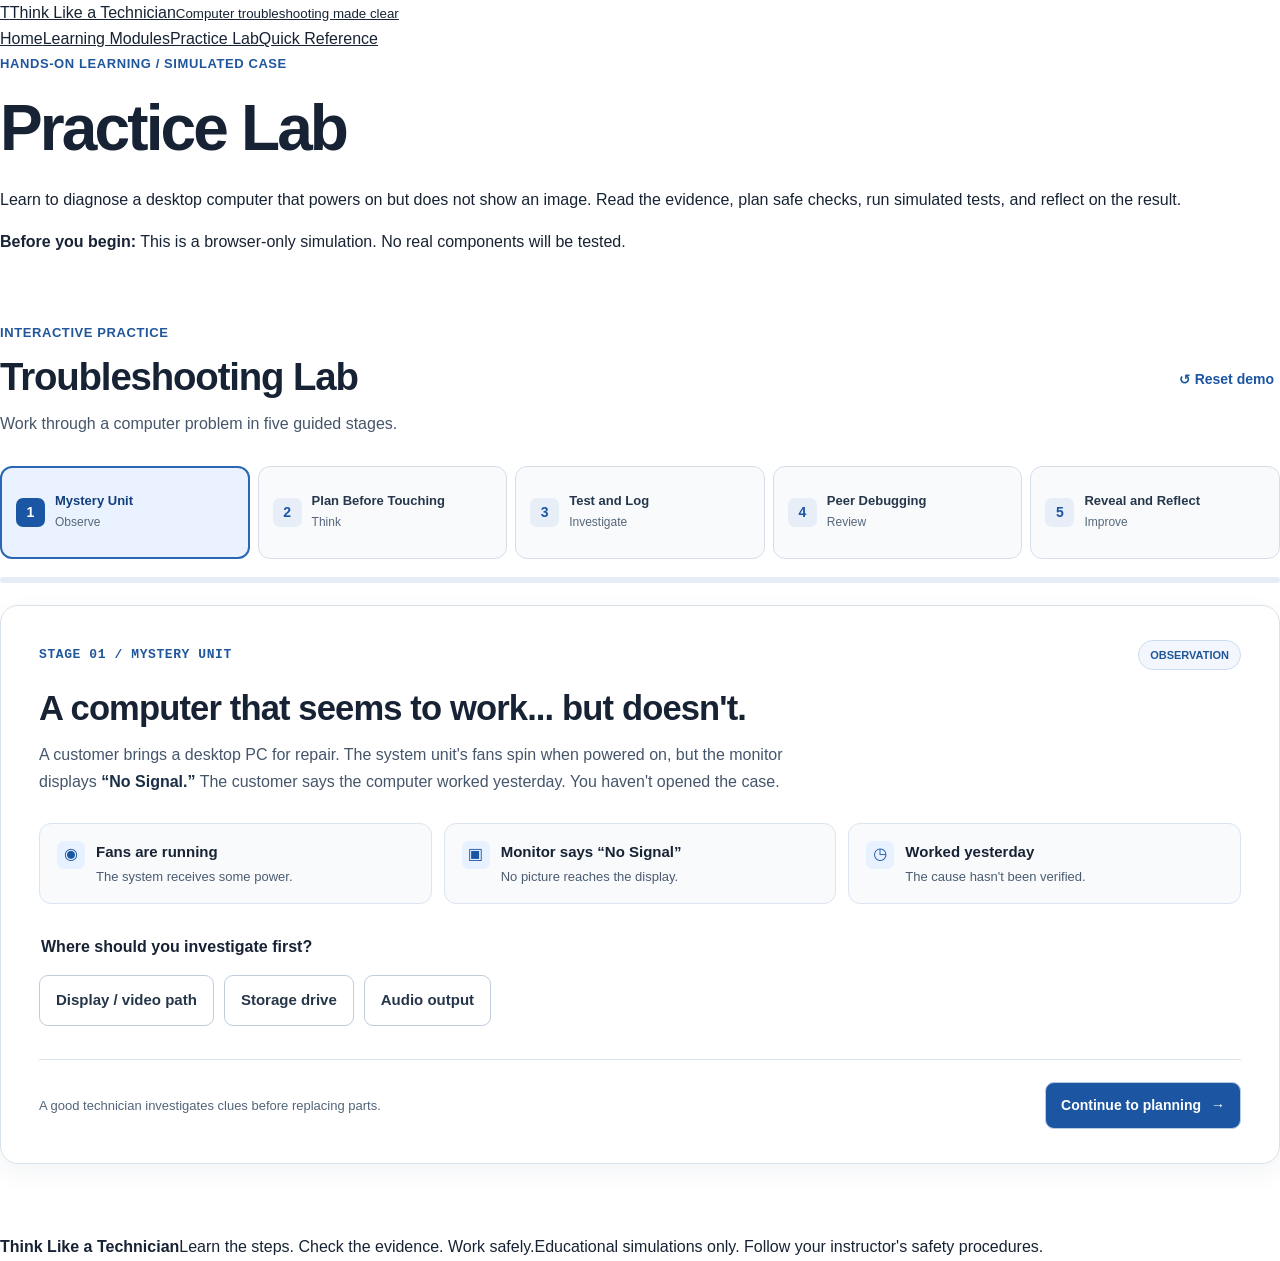
==== lab.html @ 87180e91 "Build learning library: lab.html" ====
<!doctype html>
<html lang="en"><head><meta charset="utf-8"><meta name="viewport" content="width=device-width,initial-scale=1">
<meta name="theme-color" content="#ffffff"><meta name="description" content="Learn computer troubleshooting with clear lessons, checklists, examples, and an interactive practice lab.">
<title>Practice Lab | Think Like a Technician</title><link rel="stylesheet" href="styles.css"><script src="script.js" defer></script></head><body>
<a class="skip-link" href="#main">Skip to main content</a>
<header class="site-header"><div class="header-inner"><a href="index.html" class="logo"><span class="logo-icon">T</span><span>Think Like a Technician<small>Computer troubleshooting made clear</small></span></a>
<nav class="header-nav" aria-label="Main navigation"><a href="index.html" >Home</a><a href="learn.html" >Learning Modules</a><a href="lab.html" aria-current="page">Practice Lab</a><a href="reference.html" >Quick Reference</a></nav></div></header>
<main id="main" class="main-wrap"><div class="page-heading"><div class="eyebrow">HANDS-ON LEARNING / SIMULATED CASE</div><h1>Practice Lab</h1><p>Learn to diagnose a desktop computer that powers on but does not show an image. Read the evidence, plan safe checks, run simulated tests, and reflect on the result.</p><div class="inline-notice"><strong>Before you begin:</strong> This is a browser-only simulation. No real components will be tested.</div></div><section aria-labelledby="workspace-heading" class="workspace" id="work-area">
<div class="workspace-heading"><div><div class="eyebrow eyebrow-small">INTERACTIVE PRACTICE</div><h2 id="workspace-heading">Troubleshooting Lab</h2><p>Work through a computer problem in five guided stages.</p></div><button class="text-button" id="reset-top" type="button">↺ Reset demo</button></div>
<nav aria-label="Activity stages" class="steps">
<button aria-current="step" class="step active" data-step="0" type="button"><span class="step-index">1</span><span class="step-text"><strong>Mystery Unit</strong><small>Observe</small></span></button>
<button class="step" data-step="1" type="button"><span class="step-index">2</span><span class="step-text"><strong>Plan Before Touching</strong><small>Think</small></span></button>
<button class="step" data-step="2" type="button"><span class="step-index">3</span><span class="step-text"><strong>Test and Log</strong><small>Investigate</small></span></button>
<button class="step" data-step="3" type="button"><span class="step-index">4</span><span class="step-text"><strong>Peer Debugging</strong><small>Review</small></span></button>
<button class="step" data-step="4" type="button"><span class="step-index">5</span><span class="step-text"><strong>Reveal and Reflect</strong><small>Improve</small></span></button>
</nav>
<div aria-label="Demonstration completion" aria-valuemax="100" aria-valuemin="0" aria-valuenow="0" class="progress-rail" role="progressbar"><div id="progress-fill"></div></div>
<div class="panel" data-panel="0" id="panel-0">
<div class="panel-head"><span class="stage-label">STAGE 01 / MYSTERY UNIT</span><span class="ct-tag">OBSERVATION</span></div>
<h3>A computer that seems to work... but doesn't.</h3>
<p class="panel-lead">A customer brings a desktop PC for repair. The system unit's fans spin when powered on, but the monitor displays <strong>“No Signal.”</strong> The customer says the computer worked yesterday. You haven't opened the case.</p>
<div class="evidence-grid"><div class="evidence"><span aria-hidden="true" class="evidence-icon">◉</span><div><strong>Fans are running</strong><small>The system receives some power.</small></div></div><div class="evidence"><span aria-hidden="true" class="evidence-icon">▣</span><div><strong>Monitor says “No Signal”</strong><small>No picture reaches the display.</small></div></div><div class="evidence"><span aria-hidden="true" class="evidence-icon">◷</span><div><strong>Worked yesterday</strong><small>The cause hasn't been verified.</small></div></div></div>
<fieldset class="form-field"><legend>Where should you investigate first?</legend><div class="option-row"><label class="option"><input name="first-focus" type="radio" value="Display / video path"/><span>Display / video path</span></label><label class="option"><input name="first-focus" type="radio" value="Storage drive"/><span>Storage drive</span></label><label class="option"><input name="first-focus" type="radio" value="Audio output"/><span>Audio output</span></label></div></fieldset>
<div aria-live="polite" class="feedback" id="mystery-feedback"></div>
<div class="panel-footer"><span class="footer-help">A good technician investigates clues before replacing parts.</span><button class="btn btn-primary" id="finish-0" type="button">Continue to planning <span aria-hidden="true">→</span></button></div>
</div>
<div class="panel" data-panel="1" hidden="" id="panel-1">
<div class="panel-head"><span class="stage-label">STAGE 02 / PLAN BEFORE TOUCHING</span><span class="ct-tag">4 CT SKILLS</span></div>
<h3>Build your diagnostic plan.</h3><p class="panel-lead">Break the fault down, connect the symptoms, remove distracting information, and plan safe tests in order.</p>
<div class="ct-card"><div class="ct-icon">01</div><div class="ct-content"><h4>Decomposition <span>Break into parts</span></h4><label for="subsystem">Which subsystem is the best starting point?</label><select id="subsystem"><option value="">Select a subsystem...</option><option value="Display / video path">Display / video path</option><option value="Storage">Storage</option><option value="Audio">Audio</option><option value="Cooling">Cooling</option></select></div></div>
<div class="ct-card"><div class="ct-icon">02</div><div class="ct-content"><h4>Pattern recognition <span>Connect clues</span></h4><label for="pattern">Which possible cause best fits “fans spin + no signal”?</label><select id="pattern"><option value="">Select a hypothesis...</option><option value="Loose or disconnected video cable">Loose or disconnected video cable</option><option value="Insufficient disk storage">Insufficient disk storage</option><option value="Muted speakers">Muted speakers</option></select></div></div>
<div class="ct-card"><div class="ct-icon">03</div><div class="ct-content"><h4>Abstraction <span>Keep essential facts</span></h4><label for="fault-statement">Summarize the problem in one sentence.</label><textarea id="fault-statement" maxlength="280" placeholder="Example: The PC powers on, but the monitor receives no video signal..." rows="2"></textarea></div></div>
<div class="ct-card"><div class="ct-icon">04</div><div class="ct-content"><h4>Algorithm design <span>Choose an order</span></h4><p class="inline-help">Add safe diagnostic steps in the order you would perform them. Click a step to remove it.</p><div class="test-options" id="algorithm-options"><button class="choice" data-plan="Check monitor power and message" type="button">+ Check monitor power</button><button class="choice" data-plan="Confirm selected monitor input" type="button">+ Verify input</button><button class="choice" data-plan="With devices off, inspect external video cable" type="button">+ Inspect cable safely</button><button class="choice" data-plan="With devices off, reseat cable; retest" type="button">+ Reseat cable and retest</button></div><ol class="algorithm-list" id="algorithm-list"><li class="empty-row">Your ordered plan will appear here.</li></ol></div></div>
<div class="safety-block"><div class="safety-head"><span aria-hidden="true" class="safety-symbol">!</span><div><strong>Safety gate</strong><small>Required before any simulated test</small></div></div><label class="check-line"><input id="safety-power" type="checkbox"/><span>Before touching a connection, I will switch off and disconnect power as appropriate.</span></label><label class="check-line"><input id="safety-teacher" type="checkbox"/><span>I will perform physical hardware checks only with the teacher's approval and supervision.</span></label></div>
<div aria-live="polite" class="feedback" id="plan-feedback"></div><div class="panel-footer"><button class="btn btn-muted" data-back="0" type="button">← Back</button><button class="btn btn-primary" id="finish-1" type="button">Start simulated tests →</button></div>
</div>
<div class="panel" data-panel="2" hidden="" id="panel-2">
<div class="panel-head"><span class="stage-label">STAGE 03 / TEST AND LOG</span><span class="ct-tag">TEST ONE CLUE AT A TIME</span></div>
<h3>Choose a safe diagnostic test.</h3><p class="panel-lead">These are simulated results—not instructions to open or alter a real computer. Make one choice at a time and examine its evidence.</p>
<div class="test-grid"><button class="test-tile" data-test="power" type="button"><span class="tile-number">TEST 01</span><strong>Check monitor power</strong><small>Read the screen's status message</small><span class="tile-arrow">↗</span></button><button class="test-tile" data-test="input" type="button"><span class="tile-number">TEST 02</span><strong>Check monitor input</strong><small>Verify that the expected input is selected</small><span class="tile-arrow">↗</span></button><button class="test-tile" data-test="cable" type="button"><span class="tile-number">TEST 03</span><strong>Inspect external HDMI cable</strong><small>With both devices switched off</small><span class="tile-arrow">↗</span></button><button class="test-tile" data-test="retest" type="button"><span class="tile-number">TEST 04</span><strong>Reseat cable and retest</strong><small>Power off first; then observe result</small><span class="tile-arrow">↗</span></button></div>
<div aria-live="polite" class="result-box" id="test-result"><span class="result-overline">SIMULATED FINDING</span><p>Select a test above to reveal its observation.</p></div>
<div class="log-heading"><h4>Troubleshooting log</h4><span id="test-count">0 tests logged</span></div><div class="log-list" id="log-list"><div class="empty-state">Your test results will appear here as you investigate.</div></div>
<div aria-live="polite" class="feedback" id="test-feedback"></div><div class="panel-footer"><button class="btn btn-muted" data-back="1" type="button">← Back</button><button class="btn btn-primary" id="finish-2" type="button">Review a peer log →</button></div>
</div>
<div class="panel" data-panel="3" hidden="" id="panel-3">
<div class="panel-head"><span class="stage-label">STAGE 04 / PEER DEBUGGING</span><span class="ct-tag">COLLABORATIVE REASONING</span></div>
<h3>Spot the mistakes in this sample log.</h3><p class="panel-lead">In this practice activity, we use a fictional peer log—no actual student information is shown.</p>
<blockquote class="peer-quote">“The monitor showed No Signal, so I changed the RAM and HDMI cable at the same time. The screen came back, so I know the RAM was broken. I didn't write down my tests.” <span>— Fictional practice log</span></blockquote>
<fieldset class="form-field"><legend>Which reasoning problems do you notice? <span class="small-light">(Choose all that apply)</span></legend><div class="peer-choices"><label class="check-line"><input name="peer-issue" type="checkbox" value="changed-two"/>Two parts were changed at once, so the actual cause is unclear.</label><label class="check-line"><input name="peer-issue" type="checkbox" value="unsupported"/>The conclusion about RAM isn't supported by the test.</label><label class="check-line"><input name="peer-issue" type="checkbox" value="no-log"/>The tests and observations were not documented.</label><label class="check-line"><input name="peer-issue" type="checkbox" value="speed"/>The technician should have replaced even more parts immediately.</label></div></fieldset>
<button class="btn btn-outline" id="check-peer" type="button">Check my feedback</button><div aria-live="polite" class="feedback" id="peer-feedback"></div><div class="panel-footer"><button class="btn btn-muted" data-back="2" type="button">← Back</button><button class="btn btn-primary" disabled="" id="finish-3" type="button">Reveal the fault →</button></div>
</div>
<div class="panel" data-panel="4" hidden="" id="panel-4">
<div class="panel-head"><span class="stage-label">STAGE 05 / REVEAL AND REFLECT</span><span class="ct-tag">REVISE YOUR THINKING</span></div>
<div class="reveal-top"><span aria-hidden="true" class="reveal-icon">✓</span><div><span class="reveal-kicker">SIMULATED CASE RESOLVED</span><h3>The HDMI cable was loose.</h3><p>In this demonstration scenario, the PC-end HDMI connector was not fully seated. The cable was checked with both devices off, then reconnected securely. When power was restored, the display returned.</p></div></div>
<div class="comparison"><div><span>YOUR STARTING HYPOTHESIS</span><strong id="summary-hypothesis">—</strong></div><div><span>KEY LESSON</span><strong>Confirm one cause with evidence before changing another variable.</strong></div></div>
<div class="reflection"><label for="reflection">What would you do differently next time?</label><textarea id="reflection" maxlength="700" placeholder="Reflect on how your diagnostic algorithm could be clearer, safer, or more efficient..." rows="3"></textarea></div>
<div class="ct-recap"><h4>CT skills practiced</h4><div class="recap-items"><span>✓ Decomposition</span><span>✓ Pattern recognition</span><span>✓ Abstraction</span><span>✓ Algorithm design</span></div></div>
<div class="disclaimer"><strong>Practice simulation only. </strong>This activity uses fictional diagnostic results. It is not a graded test or a replacement for teacher-supervised hardware servicing. Your notes remain in this browser unless you download them.</div>
<div class="panel-footer"><button class="btn btn-muted" data-back="3" type="button">← Back</button><div class="footer-buttons"><button class="btn btn-outline" id="download-log" type="button">↓ Download practice notes</button><button class="btn btn-primary" id="restart-bottom" type="button">↺ Try again</button></div></div>
</div>
</section></main><footer class="footer"><div class="footer-inner"><strong>Think Like a Technician</strong><span>Learn the steps. Check the evidence. Work safely.</span><span>Educational simulations only. Follow your instructor's safety procedures.</span></div></footer></body></html>
---- styles.css ----
:root{--bg:#0d1520;--bg2:#111d2b;--panel:#162433;--elev:#1b2b3b;--line:#314153;--text:#f2f6f9;--muted:#aebfc9;--faint:#8499a7;--accent:#bcf268;--accent2:#77cfab;--warn:#f3c583;--radius:18px;--shadow:0 24px 75px rgba(0,0,0,.18)}
*{box-sizing:border-box}html{scroll-behavior:smooth}body{margin:0;background:var(--bg);color:var(--text);font-family:Inter,ui-sans-serif,system-ui,-apple-system,BlinkMacSystemFont,"Segoe UI",sans-serif;line-height:1.6}button,select,textarea{font:inherit}button,a,select,textarea{outline-offset:4px}a{color:inherit}button{cursor:pointer}button:disabled{cursor:not-allowed;opacity:.43}button:focus-visible,a:focus-visible,input:focus-visible,select:focus-visible,textarea:focus-visible{outline:3px solid var(--accent)}[hidden]{display:none!important}.shell{max-width:1260px;margin:auto;padding:0 32px}.skip-link{position:absolute;left:-9999px;top:12px;background:var(--accent);color:#101a25;padding:12px;z-index:999}.skip-link:focus{left:12px}.topbar{height:96px;display:flex;align-items:center;justify-content:space-between;border-bottom:1px solid #273544}.brand{display:flex;align-items:center;gap:12px;text-decoration:none;letter-spacing:.09em}.brand-symbol{height:44px;width:44px;border:2px solid var(--accent);border-radius:11px;display:grid;place-items:center;font-size:25px;font-weight:850;letter-spacing:-.12em;color:var(--accent);padding-right:6px}.brand-dot{color:#fff}.brand strong{display:block;font-size:12px;letter-spacing:.14em}.brand small{display:block;color:var(--faint);font-size:11px;letter-spacing:.11em;margin-top:1px}.top-pill{font-weight:800;letter-spacing:.12em;border:1px solid #39513e;background:#1a3028;border-radius:999px;padding:9px 15px;font-size:10px;color:#d5f8b3;white-space:nowrap}.pulse-dot{display:inline-block;width:7px;height:7px;border-radius:50%;background:var(--accent);margin-right:7px}.hero{display:grid;grid-template-columns:1.14fr .86fr;gap:70px;align-items:center;padding:77px 0 78px}.eyebrow{font-size:11px;font-weight:850;letter-spacing:.17em;color:var(--accent);display:flex;align-items:center;gap:12px}.eyebrow-line{width:29px;height:2px;background:var(--accent)}h1,h2,h3,h4,p{margin-top:0}h1{font-size:clamp(47px,5.2vw,78px);line-height:1.06;letter-spacing:-.063em;font-weight:840;margin:21px 0 24px}h1 em{font-style:normal;color:var(--accent)}.hero-copy>p{font-size:17px;max-width:500px;color:var(--muted);line-height:1.83}.hero-actions{display:flex;align-items:center;gap:23px;flex-wrap:wrap;margin-top:35px}.primary-link,.btn-primary{background:var(--accent);color:#132018;font-weight:850;border:1px solid var(--accent);text-decoration:none;border-radius:10px;padding:14px 21px;display:inline-flex;gap:19px;align-items:center;justify-content:center}.primary-link:hover,.btn-primary:not(:disabled):hover{background:#d4ff90}.hero-note{font-size:12px;color:var(--faint)}.terminal{border-radius:20px;background:linear-gradient(135deg,#213143,#111f2e);border:1px solid #3b4a58;box-shadow:var(--shadow);overflow:hidden;transform:rotate(1deg)}.terminal-bar{height:43px;background:#1c2a39;border-bottom:1px solid #3b4a58;display:flex;align-items:center;justify-content:space-between;padding:0 17px;color:#9eb3bf;font-size:9px;letter-spacing:.16em;font-weight:750}.dots{display:flex;gap:5px}.dots i{display:block;width:8px;height:8px;background:#6e8592;border-radius:50%}.dots i:first-child{background:#ed856f}.dots i:nth-child(2){background:#d1b66b}.terminal-content{padding:24px 29px 19px}.terminal-prompt{font-family:ui-monospace,monospace;color:var(--accent2);font-size:12px}.monitor-illustration{height:214px;display:flex;align-items:center;justify-content:center;flex-direction:column;margin:12px 0}.screen{width:235px;height:154px;border:9px solid #06111c;border-radius:12px;background:radial-gradient(ellipse at center,#203446,#081420 80%);box-shadow:0 0 0 2px #4c6170;display:flex;flex-direction:column;align-items:center;justify-content:center;gap:9px}.screen-icon{height:27px;width:27px;border:2px solid var(--warn);color:var(--warn);border-radius:50%;display:grid;place-items:center;font-weight:700}.screen span{color:#c9d7de;font-family:ui-monospace,monospace;font-size:13px;letter-spacing:.12em}.stand{width:90px;height:23px;border-bottom:7px solid #324657;position:relative}.stand:before{content:"";width:9px;height:17px;position:absolute;left:calc(50% - 4px);background:#324657}.terminal-details{display:grid;grid-template-columns:repeat(3,1fr);border-top:1px solid #394b5b;padding-top:15px;gap:8px}.terminal-details div{display:flex;flex-direction:column;gap:4px}.terminal-details span{font-size:10px;letter-spacing:.12em;color:var(--faint)}.terminal-details strong{font-family:ui-monospace,monospace;font-size:12px}.ok{color:var(--accent2)}.bad{color:#f3a18a}.pending{color:var(--warn)}.terminal-cursor{color:var(--accent);font-size:20px}.ct-strip{display:grid;grid-template-columns:1.2fr repeat(4,1fr);gap:15px;border-top:1px solid #334456;border-bottom:1px solid #334456;padding:27px 0;align-items:center}.strip-heading span{display:block;font-size:10px;letter-spacing:.15em;color:var(--faint);font-weight:800}.strip-heading strong{font-size:17px}.skill{font-size:12px;font-weight:750;display:flex;gap:10px;align-items:center}.skill-num{color:var(--accent);font-size:11px;font-family:ui-monospace,monospace}.workspace{padding:91px 0 93px;scroll-margin-top:20px}.workspace-heading{display:flex;justify-content:space-between;gap:20px;align-items:center;margin-bottom:29px}.eyebrow-small{font-size:10px}.workspace h2,.about-demo h2{font-size:clamp(29px,3vw,40px);letter-spacing:-.045em;line-height:1.18;margin:11px 0}.workspace-heading p{color:var(--muted);font-size:14px;margin:7px 0 0}.text-button{border:0;background:none;color:var(--accent);font-size:13px;font-weight:750;white-space:nowrap}.text-button:hover{text-decoration:underline}.steps{display:grid;grid-template-columns:repeat(5,1fr);gap:8px}.step{min-height:80px;background:#172432;border:1px solid #314253;color:var(--muted);border-radius:12px;display:flex;text-align:left;align-items:center;padding:13px 12px;gap:10px;transition:background .15s,border-color .15s}.step:hover{border-color:#66847a}.step.active{background:#244135;color:#f4fff3;border-color:#7eb668}.step.complete:not(.active){border-color:#55715d}.step-index{background:#283747;border-radius:7px;display:grid;place-items:center;flex:0 0 29px;height:29px;color:var(--accent);font-size:13px;font-weight:800}.step.active .step-index{background:var(--accent);color:#14251a}.step-text strong{display:block;font-size:11px;line-height:1.3}.step-text small{display:block;color:var(--faint);font-size:10px;margin-top:3px}.step.active .step-text small{color:#cce7cc}.progress-rail{height:4px;border-radius:4px;background:#233444;margin:18px 0 22px;overflow:hidden}.progress-rail>div{height:100%;background:var(--accent);width:0;transition:width .25s}.panel{background:var(--panel);border:1px solid #324356;border-radius:18px;padding:34px 42px 30px;box-shadow:var(--shadow)}.panel-head{display:flex;justify-content:space-between;gap:14px;align-items:center;margin-bottom:23px}.stage-label{font-family:ui-monospace,monospace;font-size:11px;color:var(--accent);font-weight:800;letter-spacing:.1em}.ct-tag{font-size:10px;border:1px solid #456052;border-radius:999px;padding:5px 11px;color:#b8eac0;letter-spacing:.08em;font-weight:800}.panel h3{font-size:clamp(24px,2.7vw,35px);letter-spacing:-.04em;margin:0 0 13px;line-height:1.16}.panel-lead{max-width:780px;color:#bbcad4;font-size:15px;line-height:1.8;margin-bottom:27px}.panel-lead strong{color:#fff}.evidence-grid{display:grid;grid-template-columns:repeat(3,1fr);gap:12px;margin:27px 0 30px}.evidence{border:1px solid #3a4c5c;background:#1c2c3b;border-radius:12px;display:flex;gap:11px;align-items:flex-start;padding:17px}.evidence-icon{width:28px;height:28px;flex:0 0 28px;display:grid;place-items:center;color:var(--accent);background:#2b4239;border-radius:7px}.evidence strong,.evidence small{display:block}.evidence strong{font-size:13px;line-height:1.4}.evidence small{font-size:11px;color:var(--muted);line-height:1.5;margin-top:5px}.form-field{border:0;padding:0;margin:0}.form-field legend{font-size:15px;font-weight:800;margin-bottom:15px}.option-row{display:flex;gap:10px;flex-wrap:wrap}.option{position:relative}.option input{position:absolute;opacity:0;pointer-events:none}.option span{display:block;border:1px solid #4b5e6c;background:#1e3040;border-radius:9px;padding:12px 16px;font-weight:650;font-size:13px;cursor:pointer}.option:hover span{border-color:#91b57e}.option input:checked+span{border-color:var(--accent);background:#334d36;color:#d8ffb0}.option input:focus-visible+span{outline:3px solid var(--accent)}.feedback{min-height:0;font-size:13px;line-height:1.6;margin-top:12px}.feedback:not(:empty){padding:12px 14px;background:#203c32;border-left:3px solid var(--accent);border-radius:5px;color:#e2f4e1}.feedback.error:not(:empty){background:#47302e;border-color:#f2a391;color:#ffdfd2}.panel-footer{margin-top:33px;border-top:1px solid #354655;padding-top:22px;display:flex;align-items:center;justify-content:space-between;gap:15px}.footer-help{font-size:12px;color:var(--faint)}.btn{border-radius:9px;border:1px solid #5a7180;padding:11px 15px;font-size:13px;font-weight:750;display:inline-flex;align-items:center;justify-content:center;gap:10px;white-space:nowrap}.btn-muted{color:#b8c9d3;background:#233444}.btn-muted:hover{background:#2e4254}.btn-outline{background:transparent;color:var(--accent);border-color:#7ca16b}.btn-outline:hover{background:#223e35}.ct-card{display:flex;gap:16px;border:1px solid #354a58;border-radius:12px;padding:19px;margin-bottom:13px;background:#1b2b3a}.ct-icon{color:var(--accent);background:#304737;border-radius:8px;flex:0 0 34px;height:34px;display:grid;place-items:center;font-family:ui-monospace,monospace;font-size:12px;font-weight:800}.ct-content{flex:1;min-width:0}.ct-content h4{font-size:16px;margin:1px 0 12px}.ct-content h4 span{font-size:12px;color:var(--faint);font-weight:500;margin-left:5px}.ct-content label{display:block;font-size:12px;color:#c2d1da;font-weight:650;margin-bottom:7px}.ct-content select,.ct-content textarea,.reflection textarea{display:block;width:100%;border:1px solid #516273;background:#111e2c;color:var(--text);padding:11px 13px;border-radius:8px;font-size:13px}.ct-content select{max-width:550px}.ct-content textarea{resize:vertical}.ct-content textarea::placeholder,.reflection textarea::placeholder{color:#8397a5}.inline-help{font-size:12px;color:var(--muted);margin-bottom:12px}.test-options{display:flex;gap:8px;flex-wrap:wrap}.choice{font-size:12px;color:#e2ebf2;background:#2a3e4e;border:1px solid #4e6573;border-radius:8px;padding:9px 11px}.choice:hover{border-color:var(--accent)}.choice:disabled{opacity:.38}.algorithm-list{margin:12px 0 0;padding-left:25px;font-size:13px}.algorithm-list li{padding:4px}.algorithm-list button{background:none;border:0;text-align:left;color:#e6f5e9;text-decoration:underline;text-decoration-color:#57765e;padding:2px}.algorithm-list .empty-row{color:var(--faint);list-style:none;margin-left:-20px}.safety-block{background:#2b302a;border:1px solid #7d7052;border-radius:12px;margin-top:18px;padding:18px 22px}.safety-head{display:flex;align-items:center;gap:12px;margin-bottom:13px}.safety-symbol{width:28px;height:28px;border-radius:50%;color:#1d211d;background:var(--warn);font-weight:900;display:grid;place-items:center}.safety-head strong,.safety-head small{display:block}.safety-head small{font-size:11px;color:#d9cdb7}.check-line{display:flex;align-items:flex-start;gap:10px;font-size:13px;color:#e0e9ee;line-height:1.6;margin:10px 0;cursor:pointer}.check-line input{accent-color:var(--accent);width:17px;height:17px;flex:0 0 17px;margin:3px 0 0}.test-grid{display:grid;grid-template-columns:repeat(2,1fr);gap:12px}.test-tile{position:relative;text-align:left;padding:19px;background:#1d2f3e;color:#eaf1f5;border:1px solid #435968;border-radius:12px;min-height:137px}.test-tile:hover{border-color:var(--accent);background:#294039}.test-tile.used{border-color:#6f9764}.tile-number{display:block;font-size:10px;letter-spacing:.1em;color:var(--accent);margin-bottom:9px;font-weight:800}.test-tile strong,.test-tile small{display:block}.test-tile strong{font-size:15px}.test-tile small{font-size:12px;color:#b8c8d1;margin-top:4px;padding-right:15px}.tile-arrow{position:absolute;right:16px;top:15px;color:var(--accent)}.result-box{border:1px solid #637e62;background:#20392f;border-radius:12px;margin:17px 0;padding:17px}.result-overline{font-size:10px;letter-spacing:.1em;color:var(--accent);font-weight:800}.result-box p{font-size:13px;margin:8px 0 0;color:#e4f0e4}.log-heading{display:flex;align-items:center;justify-content:space-between;margin-bottom:8px}.log-heading h4{margin:6px 0;font-size:17px}.log-heading span{color:var(--faint);font-size:11px}.log-list{border:1px solid #3b4e5d;border-radius:10px;overflow:hidden}.empty-state{padding:16px;color:var(--faint);font-size:13px}.log-entry{padding:14px 16px;border-bottom:1px solid #3b4e5d}.log-entry:last-child{border-bottom:0}.log-entry strong{font-size:13px}.log-entry small{display:block;font-size:12px;color:var(--muted);margin-top:4px}.peer-quote{background:#223342;border-left:4px solid var(--accent);padding:24px 26px;margin:5px 0 23px;color:#e6eff3;font-size:16px;line-height:1.8;border-radius:0 11px 11px 0}.peer-quote span{display:block;font-size:12px;color:var(--faint);font-weight:700;margin-top:12px}.peer-choices{display:grid;gap:9px}.peer-choices .check-line{background:#1f2f3e;padding:13px;border:1px solid #405465;border-radius:9px;margin:0}.peer-choices+.btn{margin-top:18px}.small-light{font-weight:400;font-size:12px;color:var(--faint)}.reveal-top{display:flex;gap:20px;align-items:flex-start;margin-bottom:25px}.reveal-icon{height:56px;width:56px;border:2px solid var(--accent);border-radius:50%;display:grid;place-items:center;color:var(--accent);font-size:28px;font-weight:800;flex:0 0 56px}.reveal-kicker{font-size:11px;color:var(--accent);letter-spacing:.1em;font-weight:800}.reveal-top h3{margin:5px 0 9px}.reveal-top p{max-width:740px;font-size:14px;color:var(--muted);line-height:1.8}.comparison{display:grid;grid-template-columns:1fr 1fr;gap:12px;margin:15px 0}.comparison>div{padding:19px;border:1px solid #425765;background:#1c2e3d;border-radius:12px}.comparison span{display:block;font-size:10px;letter-spacing:.1em;color:var(--faint);font-weight:800;margin-bottom:7px}.comparison strong{font-size:14px}.reflection{margin-top:27px}.reflection label{display:block;font-weight:800;margin-bottom:10px}.reflection textarea{resize:vertical}.ct-recap{border-top:1px solid #344755;margin-top:22px;padding-top:16px}.ct-recap h4{font-size:14px}.recap-items{display:flex;flex-wrap:wrap;gap:8px}.recap-items span{padding:6px 11px;background:#2c4235;border:1px solid #4b765c;border-radius:999px;font-size:12px;color:#deedda}.disclaimer{border-left:3px solid var(--warn);background:#343126;color:#e5d9be;padding:15px;margin-top:24px;font-size:12px;border-radius:5px}.footer-buttons{display:flex;gap:9px;flex-wrap:wrap}.about-demo{border-top:1px solid #334657;display:grid;grid-template-columns:1fr .68fr;gap:70px;align-items:center;padding:64px 0 78px}.about-demo p{color:var(--muted);max-width:650px;font-size:14px;line-height:1.85}.about-details{display:grid;grid-template-columns:repeat(3,1fr);gap:10px}.about-details div{border-left:1px solid #4d6872;padding-left:16px}.about-details strong{font-size:34px;color:var(--accent);font-weight:850;letter-spacing:-.04em;display:block}.about-details span{color:var(--muted);font-size:11px}.site-footer{border-top:1px solid #2c3e4c;padding:24px 0 35px;display:flex;justify-content:space-between;gap:15px;color:var(--faint);font-size:11px;letter-spacing:.04em}.site-footer>span:first-child{font-weight:800;color:#c5d2da}.site-footer>span:first-child span{color:var(--accent)}
@media(max-width:1050px){.hero{gap:36px}.ct-strip{grid-template-columns:repeat(4,1fr)}.strip-heading{grid-column:1/-1}.steps{gap:5px}.step{padding:10px 8px}.step-text strong{font-size:10px}.step-index{flex-basis:24px;height:24px}.evidence-grid{grid-template-columns:1fr 1fr}}
@media(max-width:730px){.shell{padding:0 17px}.topbar{height:78px}.brand strong{font-size:10px}.brand small{font-size:9px}.top-pill{font-size:8px;padding:7px 9px}.hero{grid-template-columns:1fr;padding:48px 0 54px;gap:30px}.hero h1{font-size:48px}.terminal{max-width:480px;transform:none}.ct-strip{grid-template-columns:1fr 1fr;gap:14px}.workspace{padding:56px 0 64px}.workspace-heading{align-items:flex-start}.steps{display:flex;overflow-x:auto;padding-bottom:6px;scroll-snap-type:x mandatory}.step{min-width:155px;flex:0 0 155px;scroll-snap-align:start}.panel{padding:24px 18px}.panel-head{align-items:flex-start}.panel-lead{font-size:14px}.evidence-grid{grid-template-columns:1fr}.ct-card{padding:13px;gap:10px}.ct-content h4 span{display:block;margin-left:0}.test-grid{grid-template-columns:1fr}.comparison{grid-template-columns:1fr}.panel-footer{flex-wrap:wrap}.panel-footer .btn-primary{margin-left:auto}.about-demo{grid-template-columns:1fr;gap:20px}.site-footer{flex-direction:column}.footer-buttons{width:100%;justify-content:flex-end}}
@media(max-width:430px){.top-pill{display:none}.panel-head{flex-wrap:wrap}.workspace-heading{flex-wrap:wrap}.ct-strip{grid-template-columns:1fr 1fr}.ct-strip .skill{font-size:11px}.option-row{display:grid}.terminal-content{padding:21px 15px}.reveal-top{gap:11px}.reveal-icon{height:36px;width:36px;flex-basis:36px;font-size:20px}}
@media(prefers-reduced-motion:reduce){html{scroll-behavior:auto}*{transition:none!important}}


/* Light, accessible proposal-demo redesign — October 2026 */
:root{--bg:#ffffff;--bg2:#f8fafc;--panel:#ffffff;--elev:#f6f9fd;--line:#d7e0eb;--text:#172334;--muted:#43546a;--faint:#56687b;--accent:#1b56a5;--accent2:#157e70;--warn:#a96612;--shadow:0 8px 28px rgba(28,47,77,.06)}
body{background:#fff;color:var(--text);font-family:Arial,"Segoe UI",system-ui,sans-serif;font-size:16px;line-height:1.65}
.shell{max-width:1200px}
.topbar{min-height:82px;height:auto;padding:16px 0;gap:20px;border-bottom:1px solid var(--line);flex-wrap:wrap}
.brand{letter-spacing:0;gap:12px}
.brand strong{font-size:15px;letter-spacing:.015em;color:#172334}
.brand small{font-size:12px;letter-spacing:0;color:#526477}
.brand-symbol{border-color:#1b56a5;background:#eef4fd;color:#1b56a5}
.brand-dot{color:#1b56a5}
.main-nav{display:flex;gap:7px;align-items:center;flex-wrap:wrap;margin-left:auto}
.main-nav a{text-decoration:none;font-size:14px;font-weight:700;padding:9px 14px;color:#34465c;border-radius:9px}
.main-nav a:hover,.main-nav a:focus-visible{background:#eef4fd;color:#144a95}
.top-pill{font-size:11px;letter-spacing:.02em;border:1px solid #d4e1f3;background:#f0f6ff;color:#195091;padding:7px 11px}
.pulse-dot{background:#1b56a5}
.hero{padding:62px 0 62px;gap:44px}
h1{font-size:clamp(42px,5vw,69px);letter-spacing:-.045em}
h1 em{color:#1755a6}
.hero-copy>p{font-size:18px;color:#47566a;line-height:1.7}
.eyebrow,.stage-label,.reveal-kicker{color:#20569c;letter-spacing:.045em;font-size:13px}
.eyebrow-line{background:#1b56a5}
.primary-link,.btn-primary{background:#1c56a3;color:#fff;border-color:#1c56a3;font-weight:700}
.primary-link:hover,.btn-primary:not(:disabled):hover{background:#153e77;color:#fff}
.hero-note{font-size:13px;color:#526477}
.terminal{transform:none;background:#f7f9fc;border:1px solid #d9e2ed;box-shadow:0 8px 24px rgba(20,40,60,.07)}
.terminal-bar{background:#eef2f7;color:#405469;border-color:#d9e2ed;font-size:11px}
.terminal-prompt{color:#245e9f}
.terminal-content{background:#f9fbff}
.terminal-details{border-color:#dbe4ee}
.terminal-details span{color:#526477}
.terminal-details strong{color:#24384d}
.terminal-details .ok{color:#116d58}
.terminal-details .bad{color:#ac3937}
.terminal-details .pending{color:#85540f}
.terminal-cursor{color:#1b56a5}
.ct-strip{border-color:#dbe3ee;gap:12px}
.strip-heading span{font-size:12px;color:#526477}
.strip-heading strong{font-size:18px}
.skill{font-size:14px}
.skill-num{color:#1959a6;font-size:13px}
.workspace{padding:66px 0 70px}
.workspace h2,.about-demo h2{letter-spacing:-.03em}
.workspace-heading p{font-size:16px;color:#46566a}
.text-button{color:#1c56a3;font-size:14px}
.steps{gap:8px}
.step{background:#f8fafc;color:#26374b;border:1px solid #d5dfeb;border-radius:12px;padding:14px;min-height:93px}
.step:hover{border-color:#7c9fc9;background:#f2f6fb}
.step.active{background:#eaf2ff;color:#123f7b;border:2px solid #2967b3}
.step.complete:not(.active){border-color:#98b6d8;background:#f6faff}
.step-index{background:#e7eef7;color:#1b56a5;font-size:14px}
.step.active .step-index{background:#1b56a5;color:#fff}
.step-text strong{font-size:13px;line-height:1.45}
.step-text small,.step.active .step-text small{font-size:12px;color:#56677b}
.progress-rail{height:6px;background:#e7edf6}
.progress-rail>div{background:#1b56a5}
.panel{background:#fff;border:1px solid #d9e2eb;box-shadow:0 9px 26px rgba(25,49,75,.055);padding:34px 38px}
.panel-head{margin-bottom:18px}
.ct-tag{border:1px solid #cbdcf1;color:#20559a;background:#f3f7fd;font-size:11px;letter-spacing:0}
.panel h3{letter-spacing:-.025em}
.panel-lead{color:#45566b;font-size:16px;line-height:1.7}
.panel-lead strong{color:#1a2f46}
.evidence,.ct-card{background:#f8fafc;border:1px solid #dbe4ef}
.evidence-icon,.ct-icon{background:#e8f1ff;color:#1a57a2}
.evidence strong{font-size:15px}
.evidence small{font-size:13px;color:#4b5c70}
.form-field legend{font-size:16px}
.option span{background:#fff;border:1px solid #bfcddd;color:#26364a;font-size:15px}
.option:hover span{border-color:#1b56a5}
.option input:checked+span{background:#eaf3ff;border-color:#1b56a5;color:#194c8c}
.feedback{font-size:14px}
.feedback:not(:empty){background:#eef7f3;color:#1b5747;border-color:#1b8063}
.feedback.error:not(:empty){background:#fff2f0;color:#8d2d24;border-color:#c65046}
.panel-footer{border-color:#dbe3ec}
.footer-help{font-size:13px;color:#53657a}
.btn{font-size:14px;border-color:#b9cbe1}
.btn-muted{background:#f3f6fa;color:#30465e}
.btn-muted:hover{background:#e7edf5}
.btn-outline{color:#194f91;border-color:#9ab5d7;background:#fff}
.btn-outline:hover{background:#eef5ff}
.ct-content h4{font-size:18px;color:#243348}
.ct-content h4 span{font-size:13px;color:#53667a}
.ct-content label{font-size:14px;color:#374b61}
.ct-content select,.ct-content textarea,.reflection textarea{background:#fff;color:#172334;border:1px solid #b4c2d2;font-size:15px;min-height:45px}
.ct-content textarea::placeholder,.reflection textarea::placeholder{color:#627387}
.inline-help{font-size:14px;color:#526478}
.choice{background:#fff;color:#263950;border-color:#bdcadb;font-size:14px}
.choice:hover{background:#edf5ff;border-color:#1b56a5}
.algorithm-list{font-size:15px}
.algorithm-list button{color:#174a88;text-decoration-color:#97b8dd}
.algorithm-list .empty-row{color:#536579}
.safety-block{background:#fffaf0;border:1px solid #e6d6b6}
.safety-head small{font-size:13px;color:#694f24}
.safety-symbol{background:#f3d28f;color:#513800}
.check-line{color:#27384b;font-size:15px}
.check-line input{accent-color:#1b56a5}
.test-tile{background:#fff;color:#25374b;border-color:#cad5e1}
.test-tile:hover{background:#f0f6ff;border-color:#1b56a5}
.test-tile.used{background:#eef7f4;border-color:#55a58e}
.tile-number,.tile-arrow{color:#1b56a5}
.test-tile strong{font-size:16px}
.test-tile small{font-size:14px;color:#52657a}
.result-box{background:#f1f8ff;border-color:#b3cee9}
.result-overline{color:#1b56a5;font-size:12px}
.result-box p{font-size:15px;color:#2a435c}
.log-list{border-color:#d3deea}
.log-entry{border-color:#dbe4ed}
.log-entry strong{font-size:15px}
.log-entry small{font-size:14px;color:#52667a}
.log-heading span,.empty-state{font-size:14px;color:#526477}
.peer-quote{background:#f5f8fc;color:#25364a;border-color:#1b56a5;font-size:17px}
.peer-quote span{font-size:13px;color:#596d80}
.peer-choices .check-line{background:#f8fafc;border-color:#d8e1ec}
.small-light{font-size:14px;color:#526477}
.reveal-icon{border-color:#1b8063;color:#1b8063}
.reveal-top p{color:#48596e;font-size:16px}
.comparison>div{background:#f8fafc;border-color:#d8e3ec}
.comparison span{color:#536479;font-size:12px}
.comparison strong{font-size:16px}
.recap-items span{background:#eef6ff;border-color:#b5d0ee;color:#1b4a82;font-size:14px}
.ct-recap{border-color:#dbe4ec}
.disclaimer{background:#fff8e8;color:#705223;font-size:14px}
.about-demo{border-color:#dce4ed}
.about-demo p{font-size:16px;color:#4a5c6f}
.about-details div{border-color:#c5d6e7}
.about-details strong{color:#1956a5}
.about-details span{font-size:13px}
.site-footer{border-color:#dce3ec;color:#56687c;font-size:13px}
.site-footer>span:first-child{color:#26394d}
.site-footer>span:first-child span{color:#1b56a5}
@media(max-width:950px){.topbar{justify-content:space-between}.main-nav{order:3;flex-basis:100%;justify-content:center;margin:0;border-top:1px solid #e3e9f1;padding-top:10px}.top-pill{margin-left:auto}.steps{display:grid;grid-template-columns:repeat(3,minmax(0,1fr))}.step{min-width:0}}
@media(max-width:730px){.shell{padding:0 18px}.topbar{padding:14px 0}.brand strong{font-size:13px}.brand small{font-size:12px}.top-pill{font-size:10px}.main-nav{gap:2px}.main-nav a{padding:10px 12px;font-size:14px}.hero{padding:42px 0}.hero h1{font-size:clamp(39px,9vw,54px)}.hero-copy>p{font-size:17px}.steps{display:grid;grid-template-columns:repeat(2,minmax(0,1fr));overflow:visible}.step{min-width:0;min-height:78px;flex:auto;padding:10px}.step-text strong{font-size:13px}.step-text small{font-size:12px}.panel{padding:24px 18px}.panel-lead{font-size:16px}.evidence-grid{grid-template-columns:1fr}.test-grid{grid-template-columns:1fr}.about-demo{grid-template-columns:1fr}}
@media(max-width:430px){.steps{grid-template-columns:1fr}.brand strong{font-size:12px}.top-pill{display:none}.step{min-height:62px}.option-row{display:grid}.panel-head{gap:8px}.main-nav{justify-content:space-around}}
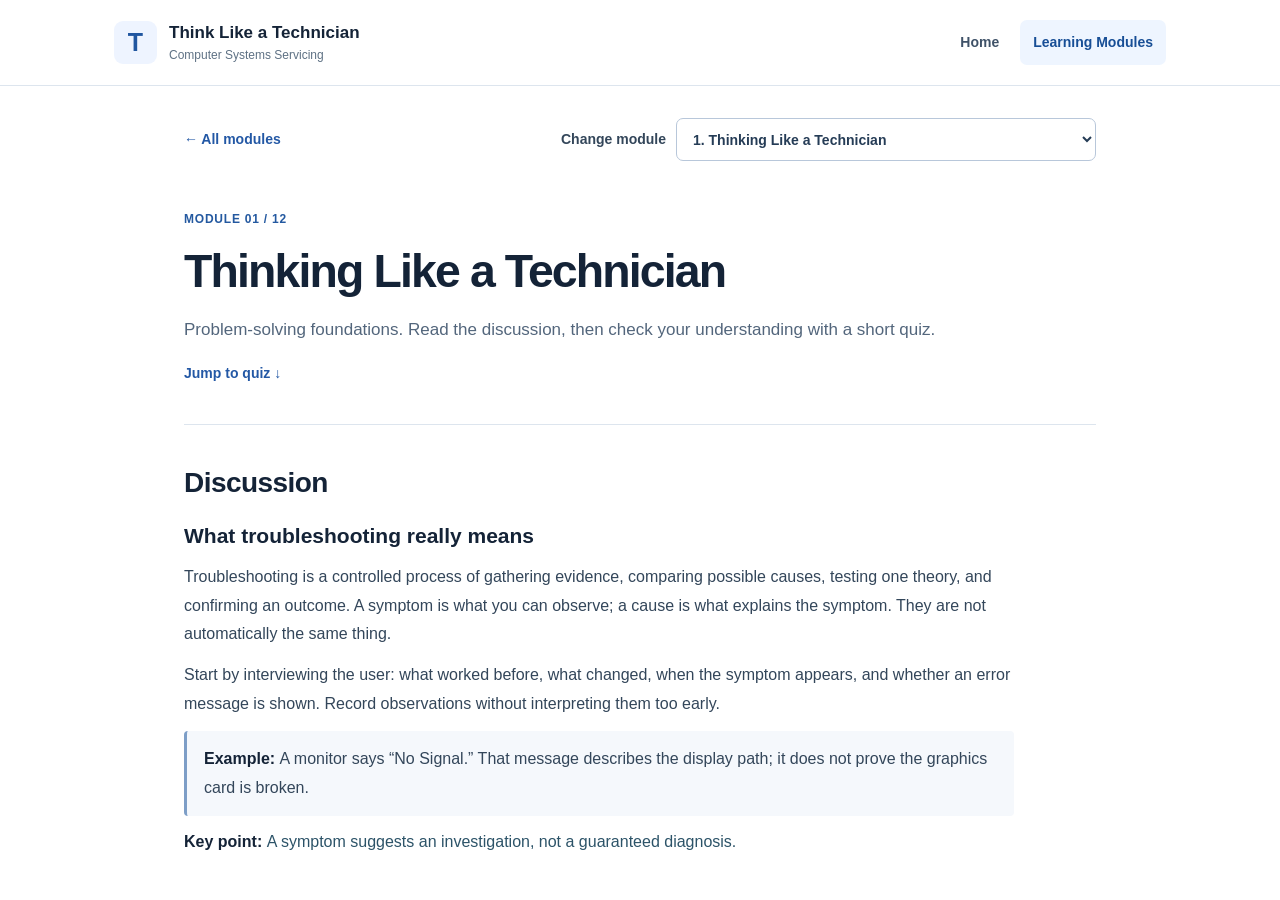
==== commit 7726d564: "Simplify learning site to discussions and module quizzes: lab.html" ====
--- a/lab.html
+++ b/lab.html
@@ -1,61 +1 @@
-<!doctype html>
-<html lang="en"><head><meta charset="utf-8"><meta name="viewport" content="width=device-width,initial-scale=1">
-<meta name="theme-color" content="#ffffff"><meta name="description" content="Learn computer troubleshooting with clear lessons, checklists, examples, and an interactive practice lab.">
-<title>Practice Lab | Think Like a Technician</title><link rel="stylesheet" href="styles.css"><script src="script.js" defer></script></head><body>
-<a class="skip-link" href="#main">Skip to main content</a>
-<header class="site-header"><div class="header-inner"><a href="index.html" class="logo"><span class="logo-icon">T</span><span>Think Like a Technician<small>Computer troubleshooting made clear</small></span></a>
-<nav class="header-nav" aria-label="Main navigation"><a href="index.html" >Home</a><a href="learn.html" >Learning Modules</a><a href="lab.html" aria-current="page">Practice Lab</a><a href="reference.html" >Quick Reference</a></nav></div></header>
-<main id="main" class="main-wrap"><div class="page-heading"><div class="eyebrow">HANDS-ON LEARNING / SIMULATED CASE</div><h1>Practice Lab</h1><p>Learn to diagnose a desktop computer that powers on but does not show an image. Read the evidence, plan safe checks, run simulated tests, and reflect on the result.</p><div class="inline-notice"><strong>Before you begin:</strong> This is a browser-only simulation. No real components will be tested.</div></div><section aria-labelledby="workspace-heading" class="workspace" id="work-area">
-<div class="workspace-heading"><div><div class="eyebrow eyebrow-small">INTERACTIVE PRACTICE</div><h2 id="workspace-heading">Troubleshooting Lab</h2><p>Work through a computer problem in five guided stages.</p></div><button class="text-button" id="reset-top" type="button">↺ Reset demo</button></div>
-<nav aria-label="Activity stages" class="steps">
-<button aria-current="step" class="step active" data-step="0" type="button"><span class="step-index">1</span><span class="step-text"><strong>Mystery Unit</strong><small>Observe</small></span></button>
-<button class="step" data-step="1" type="button"><span class="step-index">2</span><span class="step-text"><strong>Plan Before Touching</strong><small>Think</small></span></button>
-<button class="step" data-step="2" type="button"><span class="step-index">3</span><span class="step-text"><strong>Test and Log</strong><small>Investigate</small></span></button>
-<button class="step" data-step="3" type="button"><span class="step-index">4</span><span class="step-text"><strong>Peer Debugging</strong><small>Review</small></span></button>
-<button class="step" data-step="4" type="button"><span class="step-index">5</span><span class="step-text"><strong>Reveal and Reflect</strong><small>Improve</small></span></button>
-</nav>
-<div aria-label="Demonstration completion" aria-valuemax="100" aria-valuemin="0" aria-valuenow="0" class="progress-rail" role="progressbar"><div id="progress-fill"></div></div>
-<div class="panel" data-panel="0" id="panel-0">
-<div class="panel-head"><span class="stage-label">STAGE 01 / MYSTERY UNIT</span><span class="ct-tag">OBSERVATION</span></div>
-<h3>A computer that seems to work... but doesn't.</h3>
-<p class="panel-lead">A customer brings a desktop PC for repair. The system unit's fans spin when powered on, but the monitor displays <strong>“No Signal.”</strong> The customer says the computer worked yesterday. You haven't opened the case.</p>
-<div class="evidence-grid"><div class="evidence"><span aria-hidden="true" class="evidence-icon">◉</span><div><strong>Fans are running</strong><small>The system receives some power.</small></div></div><div class="evidence"><span aria-hidden="true" class="evidence-icon">▣</span><div><strong>Monitor says “No Signal”</strong><small>No picture reaches the display.</small></div></div><div class="evidence"><span aria-hidden="true" class="evidence-icon">◷</span><div><strong>Worked yesterday</strong><small>The cause hasn't been verified.</small></div></div></div>
-<fieldset class="form-field"><legend>Where should you investigate first?</legend><div class="option-row"><label class="option"><input name="first-focus" type="radio" value="Display / video path"/><span>Display / video path</span></label><label class="option"><input name="first-focus" type="radio" value="Storage drive"/><span>Storage drive</span></label><label class="option"><input name="first-focus" type="radio" value="Audio output"/><span>Audio output</span></label></div></fieldset>
-<div aria-live="polite" class="feedback" id="mystery-feedback"></div>
-<div class="panel-footer"><span class="footer-help">A good technician investigates clues before replacing parts.</span><button class="btn btn-primary" id="finish-0" type="button">Continue to planning <span aria-hidden="true">→</span></button></div>
-</div>
-<div class="panel" data-panel="1" hidden="" id="panel-1">
-<div class="panel-head"><span class="stage-label">STAGE 02 / PLAN BEFORE TOUCHING</span><span class="ct-tag">4 CT SKILLS</span></div>
-<h3>Build your diagnostic plan.</h3><p class="panel-lead">Break the fault down, connect the symptoms, remove distracting information, and plan safe tests in order.</p>
-<div class="ct-card"><div class="ct-icon">01</div><div class="ct-content"><h4>Decomposition <span>Break into parts</span></h4><label for="subsystem">Which subsystem is the best starting point?</label><select id="subsystem"><option value="">Select a subsystem...</option><option value="Display / video path">Display / video path</option><option value="Storage">Storage</option><option value="Audio">Audio</option><option value="Cooling">Cooling</option></select></div></div>
-<div class="ct-card"><div class="ct-icon">02</div><div class="ct-content"><h4>Pattern recognition <span>Connect clues</span></h4><label for="pattern">Which possible cause best fits “fans spin + no signal”?</label><select id="pattern"><option value="">Select a hypothesis...</option><option value="Loose or disconnected video cable">Loose or disconnected video cable</option><option value="Insufficient disk storage">Insufficient disk storage</option><option value="Muted speakers">Muted speakers</option></select></div></div>
-<div class="ct-card"><div class="ct-icon">03</div><div class="ct-content"><h4>Abstraction <span>Keep essential facts</span></h4><label for="fault-statement">Summarize the problem in one sentence.</label><textarea id="fault-statement" maxlength="280" placeholder="Example: The PC powers on, but the monitor receives no video signal..." rows="2"></textarea></div></div>
-<div class="ct-card"><div class="ct-icon">04</div><div class="ct-content"><h4>Algorithm design <span>Choose an order</span></h4><p class="inline-help">Add safe diagnostic steps in the order you would perform them. Click a step to remove it.</p><div class="test-options" id="algorithm-options"><button class="choice" data-plan="Check monitor power and message" type="button">+ Check monitor power</button><button class="choice" data-plan="Confirm selected monitor input" type="button">+ Verify input</button><button class="choice" data-plan="With devices off, inspect external video cable" type="button">+ Inspect cable safely</button><button class="choice" data-plan="With devices off, reseat cable; retest" type="button">+ Reseat cable and retest</button></div><ol class="algorithm-list" id="algorithm-list"><li class="empty-row">Your ordered plan will appear here.</li></ol></div></div>
-<div class="safety-block"><div class="safety-head"><span aria-hidden="true" class="safety-symbol">!</span><div><strong>Safety gate</strong><small>Required before any simulated test</small></div></div><label class="check-line"><input id="safety-power" type="checkbox"/><span>Before touching a connection, I will switch off and disconnect power as appropriate.</span></label><label class="check-line"><input id="safety-teacher" type="checkbox"/><span>I will perform physical hardware checks only with the teacher's approval and supervision.</span></label></div>
-<div aria-live="polite" class="feedback" id="plan-feedback"></div><div class="panel-footer"><button class="btn btn-muted" data-back="0" type="button">← Back</button><button class="btn btn-primary" id="finish-1" type="button">Start simulated tests →</button></div>
-</div>
-<div class="panel" data-panel="2" hidden="" id="panel-2">
-<div class="panel-head"><span class="stage-label">STAGE 03 / TEST AND LOG</span><span class="ct-tag">TEST ONE CLUE AT A TIME</span></div>
-<h3>Choose a safe diagnostic test.</h3><p class="panel-lead">These are simulated results—not instructions to open or alter a real computer. Make one choice at a time and examine its evidence.</p>
-<div class="test-grid"><button class="test-tile" data-test="power" type="button"><span class="tile-number">TEST 01</span><strong>Check monitor power</strong><small>Read the screen's status message</small><span class="tile-arrow">↗</span></button><button class="test-tile" data-test="input" type="button"><span class="tile-number">TEST 02</span><strong>Check monitor input</strong><small>Verify that the expected input is selected</small><span class="tile-arrow">↗</span></button><button class="test-tile" data-test="cable" type="button"><span class="tile-number">TEST 03</span><strong>Inspect external HDMI cable</strong><small>With both devices switched off</small><span class="tile-arrow">↗</span></button><button class="test-tile" data-test="retest" type="button"><span class="tile-number">TEST 04</span><strong>Reseat cable and retest</strong><small>Power off first; then observe result</small><span class="tile-arrow">↗</span></button></div>
-<div aria-live="polite" class="result-box" id="test-result"><span class="result-overline">SIMULATED FINDING</span><p>Select a test above to reveal its observation.</p></div>
-<div class="log-heading"><h4>Troubleshooting log</h4><span id="test-count">0 tests logged</span></div><div class="log-list" id="log-list"><div class="empty-state">Your test results will appear here as you investigate.</div></div>
-<div aria-live="polite" class="feedback" id="test-feedback"></div><div class="panel-footer"><button class="btn btn-muted" data-back="1" type="button">← Back</button><button class="btn btn-primary" id="finish-2" type="button">Review a peer log →</button></div>
-</div>
-<div class="panel" data-panel="3" hidden="" id="panel-3">
-<div class="panel-head"><span class="stage-label">STAGE 04 / PEER DEBUGGING</span><span class="ct-tag">COLLABORATIVE REASONING</span></div>
-<h3>Spot the mistakes in this sample log.</h3><p class="panel-lead">In this practice activity, we use a fictional peer log—no actual student information is shown.</p>
-<blockquote class="peer-quote">“The monitor showed No Signal, so I changed the RAM and HDMI cable at the same time. The screen came back, so I know the RAM was broken. I didn't write down my tests.” <span>— Fictional practice log</span></blockquote>
-<fieldset class="form-field"><legend>Which reasoning problems do you notice? <span class="small-light">(Choose all that apply)</span></legend><div class="peer-choices"><label class="check-line"><input name="peer-issue" type="checkbox" value="changed-two"/>Two parts were changed at once, so the actual cause is unclear.</label><label class="check-line"><input name="peer-issue" type="checkbox" value="unsupported"/>The conclusion about RAM isn't supported by the test.</label><label class="check-line"><input name="peer-issue" type="checkbox" value="no-log"/>The tests and observations were not documented.</label><label class="check-line"><input name="peer-issue" type="checkbox" value="speed"/>The technician should have replaced even more parts immediately.</label></div></fieldset>
-<button class="btn btn-outline" id="check-peer" type="button">Check my feedback</button><div aria-live="polite" class="feedback" id="peer-feedback"></div><div class="panel-footer"><button class="btn btn-muted" data-back="2" type="button">← Back</button><button class="btn btn-primary" disabled="" id="finish-3" type="button">Reveal the fault →</button></div>
-</div>
-<div class="panel" data-panel="4" hidden="" id="panel-4">
-<div class="panel-head"><span class="stage-label">STAGE 05 / REVEAL AND REFLECT</span><span class="ct-tag">REVISE YOUR THINKING</span></div>
-<div class="reveal-top"><span aria-hidden="true" class="reveal-icon">✓</span><div><span class="reveal-kicker">SIMULATED CASE RESOLVED</span><h3>The HDMI cable was loose.</h3><p>In this demonstration scenario, the PC-end HDMI connector was not fully seated. The cable was checked with both devices off, then reconnected securely. When power was restored, the display returned.</p></div></div>
-<div class="comparison"><div><span>YOUR STARTING HYPOTHESIS</span><strong id="summary-hypothesis">—</strong></div><div><span>KEY LESSON</span><strong>Confirm one cause with evidence before changing another variable.</strong></div></div>
-<div class="reflection"><label for="reflection">What would you do differently next time?</label><textarea id="reflection" maxlength="700" placeholder="Reflect on how your diagnostic algorithm could be clearer, safer, or more efficient..." rows="3"></textarea></div>
-<div class="ct-recap"><h4>CT skills practiced</h4><div class="recap-items"><span>✓ Decomposition</span><span>✓ Pattern recognition</span><span>✓ Abstraction</span><span>✓ Algorithm design</span></div></div>
-<div class="disclaimer"><strong>Practice simulation only. </strong>This activity uses fictional diagnostic results. It is not a graded test or a replacement for teacher-supervised hardware servicing. Your notes remain in this browser unless you download them.</div>
-<div class="panel-footer"><button class="btn btn-muted" data-back="3" type="button">← Back</button><div class="footer-buttons"><button class="btn btn-outline" id="download-log" type="button">↓ Download practice notes</button><button class="btn btn-primary" id="restart-bottom" type="button">↺ Try again</button></div></div>
-</div>
-</section></main><footer class="footer"><div class="footer-inner"><strong>Think Like a Technician</strong><span>Learn the steps. Check the evidence. Work safely.</span><span>Educational simulations only. Follow your instructor's safety procedures.</span></div></footer></body></html>+<!doctype html><html lang="en"><head><meta charset="utf-8"><meta name="viewport" content="width=device-width, initial-scale=1"><meta http-equiv="refresh" content="0; url=learn.html"><title>Learning Modules | Think Like a Technician</title><link rel="canonical" href="learn.html"></head><body><p>The activities are now included in the learning modules. <a href="learn.html">Open Learning Modules</a>.</p></body></html>
